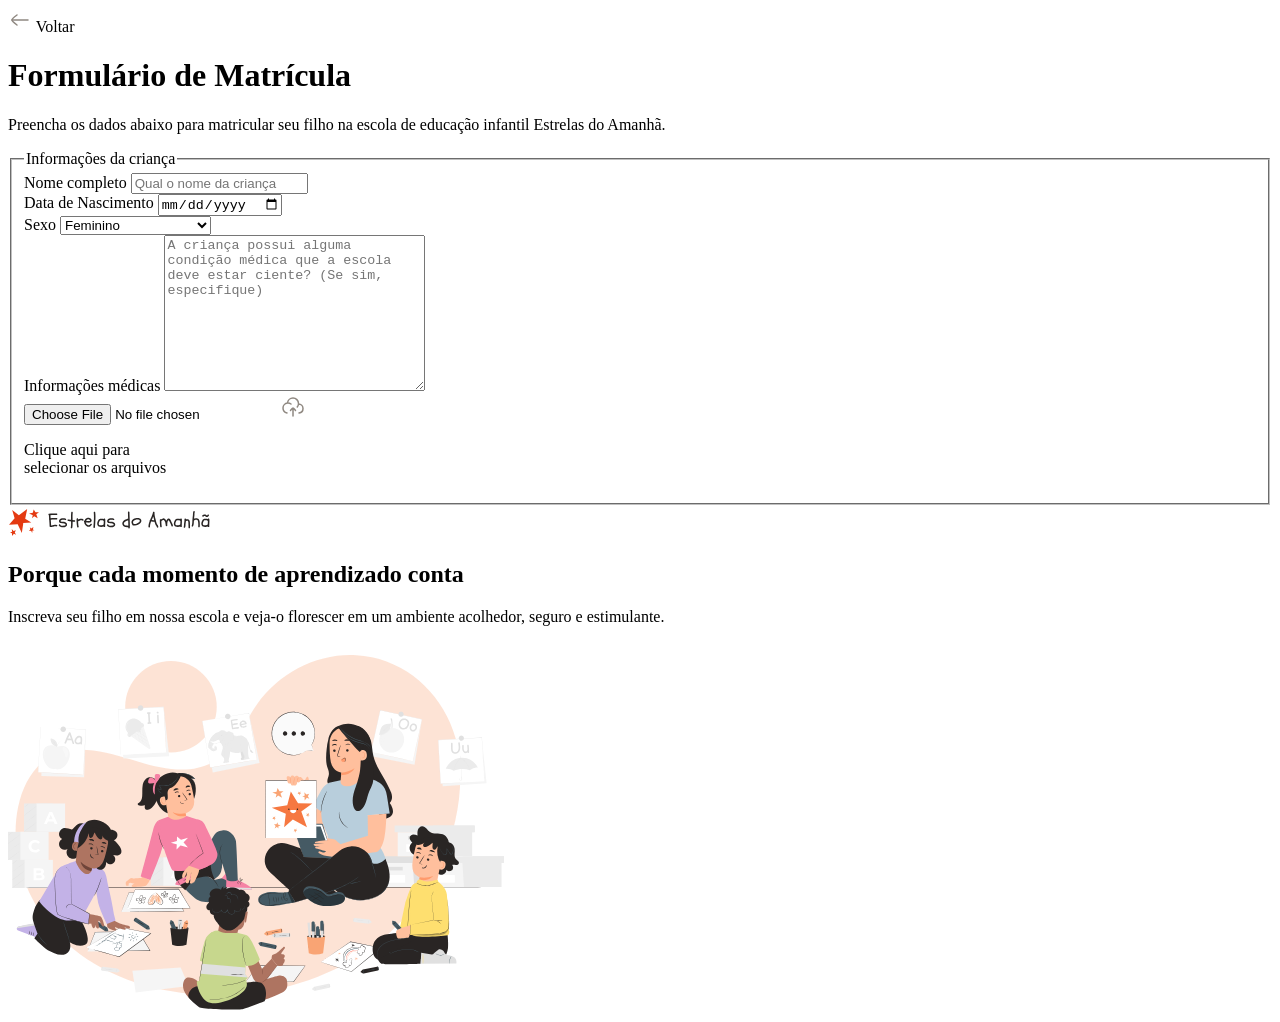
==== assets/index.html @ bb575251 "iniciando o formulario" ====
<!DOCTYPE html>
<html lang="pt-BR">
<head>
    <link rel="preconnect" href="https://fonts.googleapis.com">
    <link rel="preconnect" href="https://fonts.gstatic.com" crossorigin>
    <meta charset="UTF-8">
    <meta name="viewport" content="width=device-width, initial-scale=1.0">
    <title>Estrelas do Amanhã</title>

    <link rel="stylesheet" href="styles/index.css">
    <link href="https://fonts.googleapis.com/css2?family=Poppins:ital,wght@0,100;0,200;0,300;0,400;0,500;0,600;0,700;0,800;0,900;1,100;1,200;1,300;1,400;1,500;1,600;1,700;1,800;1,900&display=swap" rel="stylesheet">

</head>
<body>
    <div id="app">
        <main>
            <div class="main-container">
                <div class="back">
                    <img src="icons/flecha-voltaa.svg" alt="Ícone de voltar">
                    <span>Voltar</span>
                </div>
                <h1>Formulário de Matrícula</h1>
                <p>
                    Preencha os dados abaixo para matricular seu filho na escola de educação infantil Estrelas do Amanhã.
                </p>
                <form method="post" enctype="multipart/form-data">
                    <fieldset class="child-info">
                        <legend>Informações da criança </legend>

                        <div class="input-wrapper">
                            <label for="fullname">Nome completo</label>
                            <input id ="fullname" name="fullname" type="text"
                            placeholder="Qual o nome da criança">
                        </div>

                        <div class="input-wrapper">
                            <label for="birth">Data de Nascimento</label>
                            <input type="date" name="birth" id ="birth" lang="pt-BR">
                        </div>

                        <div class="select-wrapper">
                            <label for="gender">Sexo</label>
                            <select name="gender" id="">
                                <option value="female">Feminino</option>
                                <option value="male">Masculino</option>
                                <option value="na">Prefiro não responder</option>
                            </select>
                        </div>

                        <div class="textarea-wrapper">
                            <label for="medical-info">Informações médicas</label>
                            <textarea name="medical-info" id="medical-info"
                            cols="30" rows="10"
                            placeholder="A criança possui alguma condição médica que a escola deve estar ciente? (Se sim, especifique)"
                            ></textarea>

                        </div>

                        <div class="droparea-wrapper">
                            <input type="file" id="birth-file" name="birth-file">
                            <img src="icons/Formulário de matrícula (Community)/cloud-upload.svg" alt="">
                            <p>
                                Clique aqui para <br>
                                selecionar os arquivos
                            </p>
                        </div>
                    </fieldset>
                </form>
            </div>
        </main>

        <aside>
            <div class="aside-container">
                <header>
                    <img src="logo.svg" alt="Logo Estrelas do Amanhã">
                    <h2>
                        Porque cada momento de 
                        <span>
                        aprendizado
                        </span> 
                        conta
                    </h2>
                    <p>
                        Inscreva seu filho em nossa escola e veja-o florescer em um ambiente acolhedor, seguro e estimulante.
                    </p>
                </header>
                <img src="icons/Illustration.svg" alt="Içustração de uma professora com crianças pestrando atenção">

            </div>
        </aside>
    </div>
    
</body>
</html>
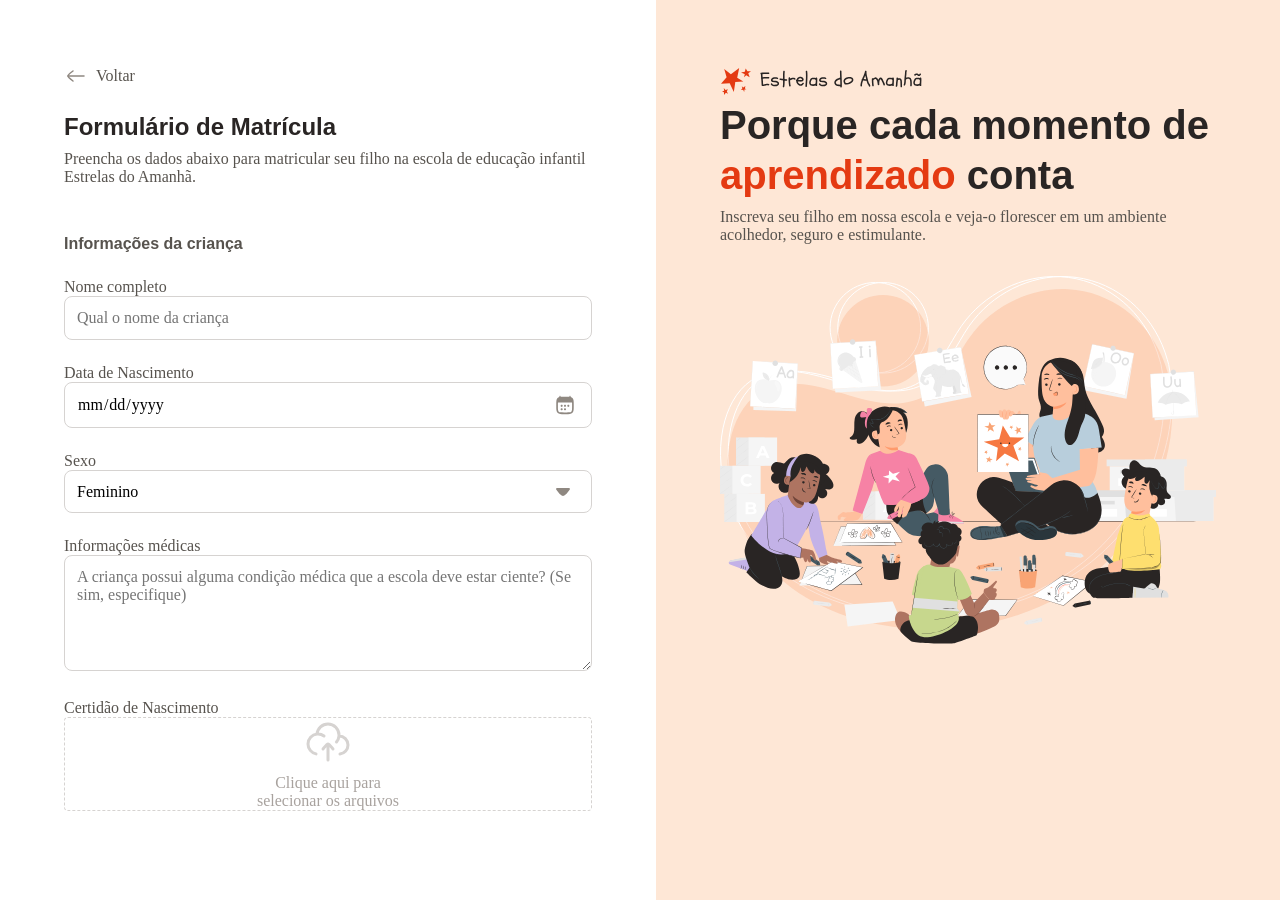
==== commit 43bc7507: "Trabalhando no campo de envio de arquivos" ====
--- a/assets/index.html
+++ b/assets/index.html
@@ -50,20 +50,36 @@
                         <div class="textarea-wrapper">
                             <label for="medical-info">Informações médicas</label>
                             <textarea name="medical-info" id="medical-info"
-                            cols="30" rows="10"
+                            cols="30" rows="5"
                             placeholder="A criança possui alguma condição médica que a escola deve estar ciente? (Se sim, especifique)"
                             ></textarea>
 
                         </div>
 
                         <div class="droparea-wrapper">
-                            <input type="file" id="birth-file" name="birth-file">
-                            <img src="icons/Formulário de matrícula (Community)/cloud-upload.svg" alt="">
-                            <p>
-                                Clique aqui para <br>
-                                selecionar os arquivos
-                            </p>
+
+                            <label for="birth-file">Certidão de Nascimento</label>
+
+                                <div class="dropzone">
+                                <input type="file" id="birth-file" name="birth-file">
+
+
+                                <svg width="48" height="48" viewBox="0 0 48 48" fill="none" xmlns="http://www.w3.org/2000/svg">
+                                <path d="M34.9552 18.0221C34.97 18.022 34.985 18.022 35 18.022C39.9706 18.022 44 22.0588 44 27.0386C44 31.6796 40.5 35.5016 36 36M34.9552 18.0221C34.9848 17.6921 35 17.3579 35 17.0202C35 10.9339 30.0752 6 24 6C18.2465 6 13.5247 10.4253 13.0408 16.0638M34.9552 18.0221C34.7506 20.2952 33.8572 22.3692 32.4856 24.033M13.0408 16.0638C7.96796 16.5475 4 20.8278 4 26.0366C4 30.8834 7.43552 34.9264 12 35.8546M13.0408 16.0638C13.3565 16.0337 13.6765 16.0183 14 16.0183C16.2516 16.0183 18.3295 16.7639 20.001 18.022" stroke="#D6D3D1" stroke-width="3" stroke-linecap="round" stroke-linejoin="round"/>
+                                <path d="M24 26V42M24 26C22.5996 26 19.9831 29.9886 19 31M24 26C25.4004 26 28.017 29.9886 29 31" stroke="#D6D3D1" stroke-width="3" stroke-linecap="round" stroke-linejoin="round"/>
+                                </svg>
+
+                           
+
+                                <p>
+                                    Clique aqui para <br>
+                                    selecionar os arquivos
+                                </p>
+
                         </div>
+
+                        </div>
+
                     </fieldset>
                 </form>
             </div>
--- a/assets/styles/index.css
+++ b/assets/styles/index.css
@@ -0,0 +1,3 @@
+@import url(global.css);
+@import url(layout.css);
+@import url(forms.css);
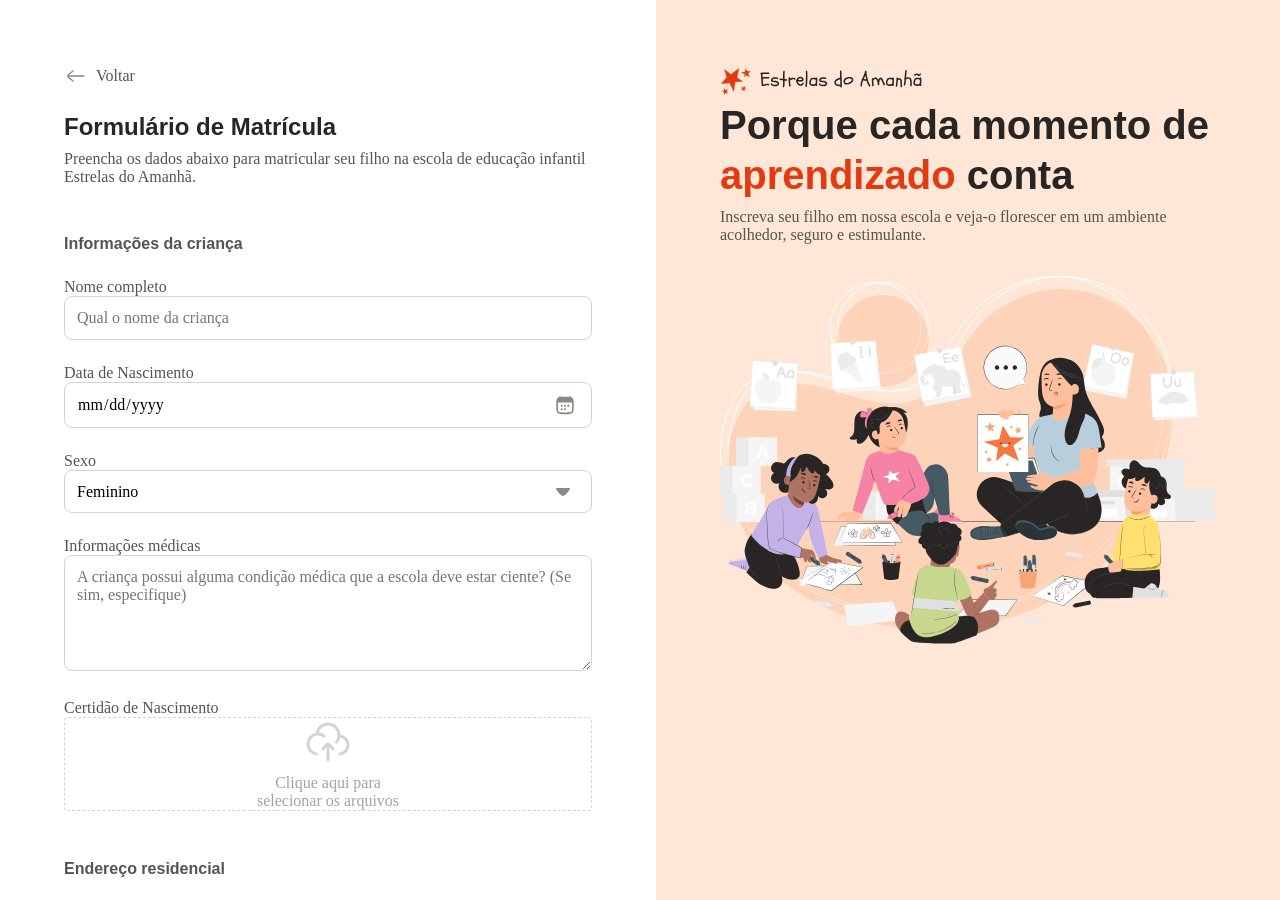
==== commit 86c5a85d: "Configurando os campos de endereço" ====
--- a/assets/index.html
+++ b/assets/index.html
@@ -81,6 +81,45 @@
                         </div>
 
                     </fieldset>
+
+                    <fieldset class="address">
+                        <legend>Endereço residencial</legend>
+
+                        <div class="input-wrapper">
+                            <label for="cep">CEP</label>
+                            <input type="text" id="cep" name="cep">
+                        </div>
+
+                        <div class="flex">
+                            <div class="input-wrapper flex-2">
+                                <label for="street">Rua</label>
+                                <input type="text" id="street" name="street"
+                                 value="Rua das Flores" disabled
+                                >
+                            </div>
+
+                            <div class="input-wrapper flex-1">
+                             <label for="number">Número</label>
+                             <input type="number" id="number" name="number">
+                            </div>
+                        </div>
+
+                        
+
+                   <div class="flex">
+                            <div class="input-wrapper flex-2">
+                                <label for="city">Cidade</label>
+                                <input type="text" id="city" name="city"
+                                 value="São Paulo" disabled>
+                            </div>
+
+                            <div class="input-wrapper flex-1">
+                             <label for="state">Estado</label>
+                             <input type="text" id="state" name="state" disabled
+                             value="SP">
+                            </div>
+                        </div>
+                    </fieldset>
                 </form>
             </div>
         </main>
